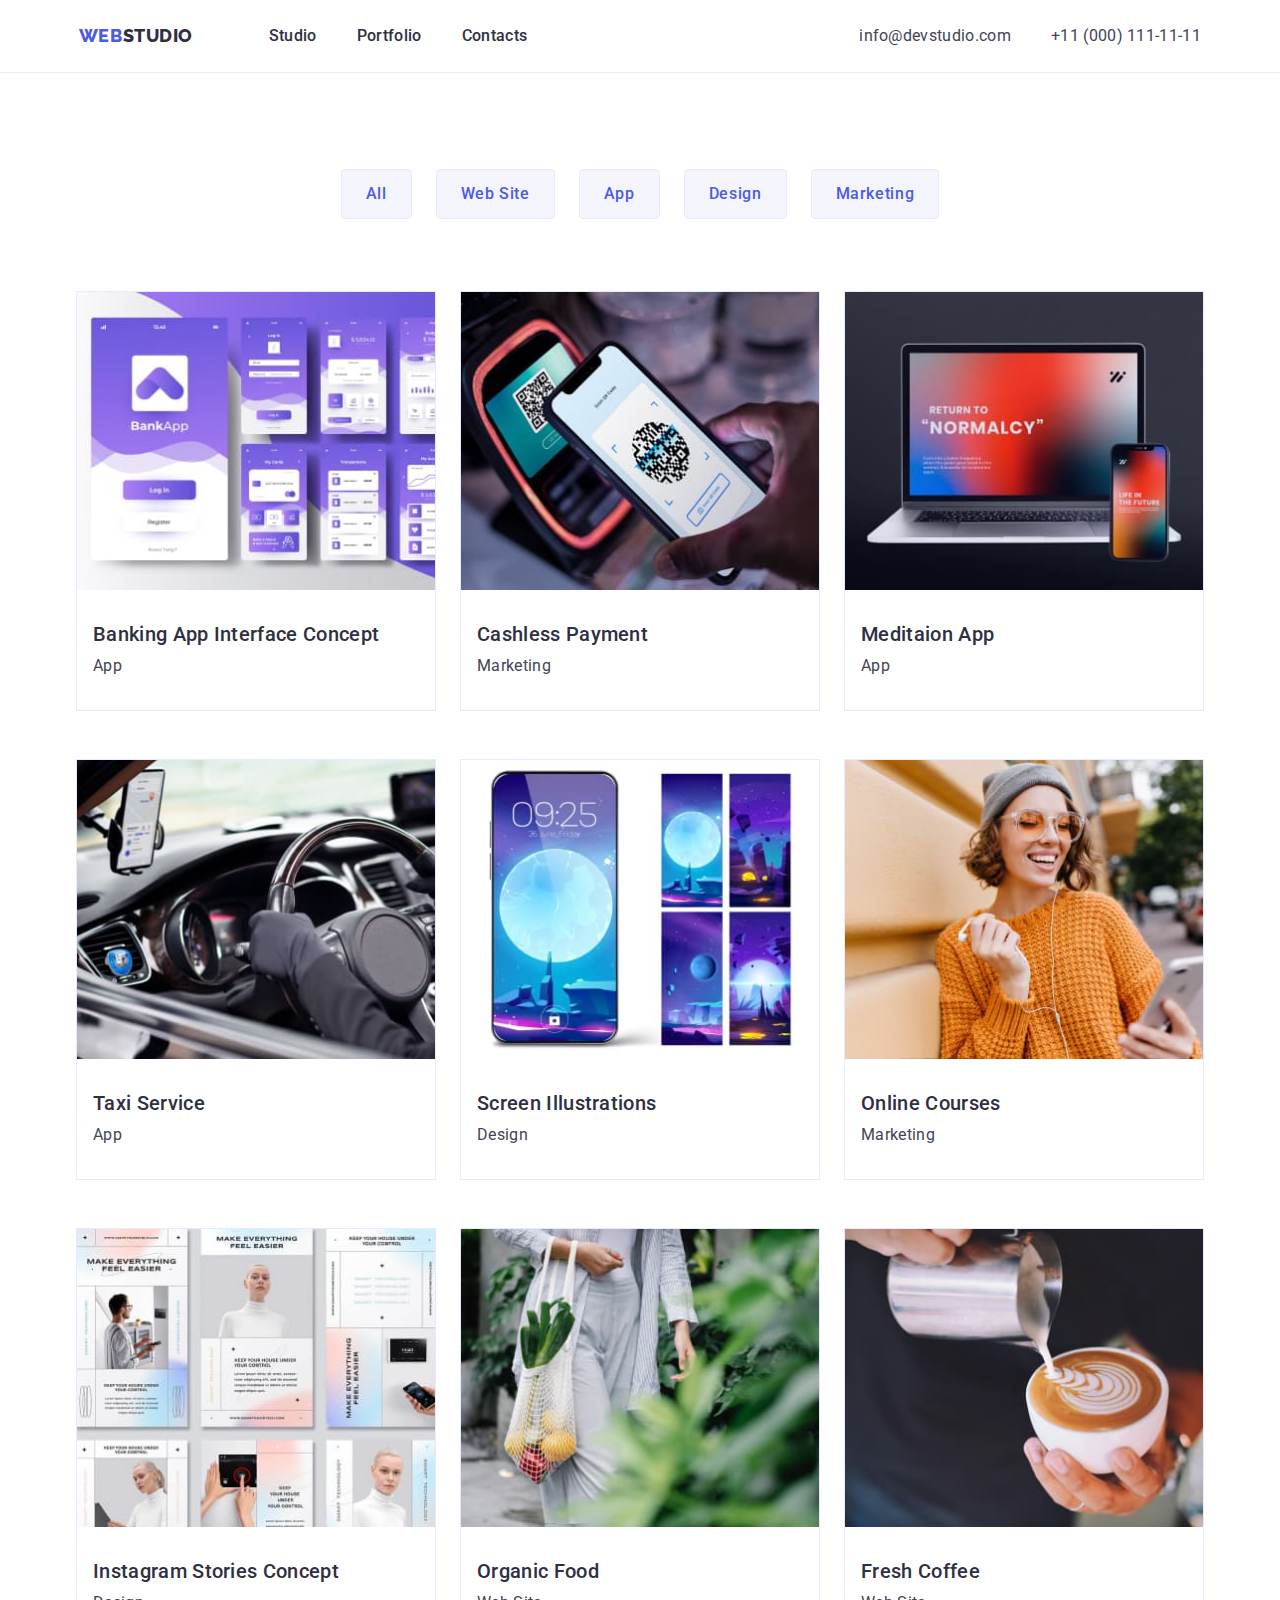
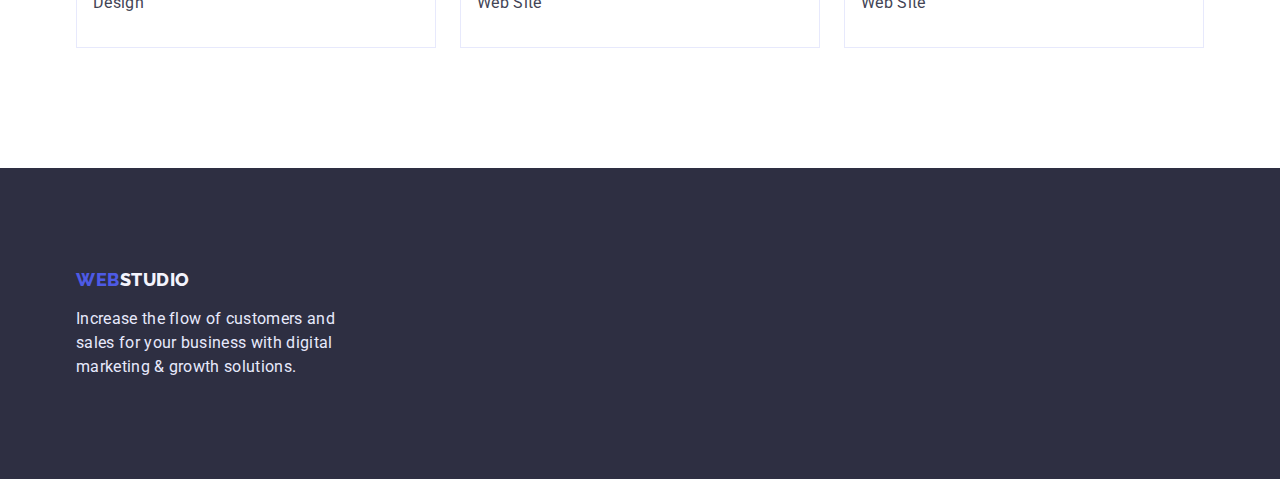
==== portfolio.html @ 19fcb3e9 "1" ====
<!DOCTYPE html>
<html lang="en">
<head>
    <meta charset="UTF-8">
    <meta http-equiv="X-UA-Compatible" content="IE=edge">
    <meta name="viewport" content="width=device-width, initial-scale=1.0">
    <title>Document</title>
    <link rel="preconnect" href="https://fonts.googleapis.com">
    <link rel="preconnect" href="https://fonts.gstatic.com" crossorigin>
    <link href="https://fonts.googleapis.com/css2?family=Raleway:wght@800&family=Roboto:wght@400;500;700&display=swap"
        rel="stylesheet">
    <link rel="stylesheet" href="https://cdnjs.cloudflare.com/ajax/libs/modern-normalize/1.0.0/modern-normalize.min.css">        
    <link rel="stylesheet" href="./css/styles.css">
</head>

<body>
    <header class="header">
        <div class="container header-row">
            <nav class="nav-row">
                <a class="logo" href="./index.html">WEB<span class="black">STUDIO</span></a>
                <ul class="navig-row">
                    <li class="navig-offset"><a class="navig" href="./index.html">Studio</a></li>
                    <li class="navig-offset"><a class="navig" href="./portfolio.html">Portfolio</a></li>
                    <li class="navig-offset"><a class="navig" href="">Contacts</a></li>
                </ul>
            </nav>
            <address>
                <ul class="contakts-row">

                    <li class="contacts-offset">
                        <a class="contakts" href="mailto:info@devstudio.com">info@devstudio.com</a>
                    </li>

                    <li class="contacts-offset">
                        <a class="contakts" href="tel:+110001111111">+11 (000) 111-11-11</a>
                    </li>

                </ul>
            </address>
        </div>
    </header>

    <main>
        <section>
            <h1 class="title-h1 invisible">Portfolio</h1>
            <div class="container button-filter">
                <h2 class="title-h2 invisible">Filter</h2>
                <ul class="button-filter-row">
                    <li class="offset">
                        <button type="button" class="button">All</button>
                    </li>
                    <li class="offset">
                        <button type="button" class="button offset">Web Site</button>
                    </li>
                    <li class="offset">
                        <button type="button" class="button offset">App</button>
                    </li>
                    <li class="offset">
                        <button type="button" class="button offset">Design</button>
                    </li>
                    <li class="offset">
                        <button type="button" class="button">Marketing</button>
                    </li>
                </ul>
            </div>
        </section>

        <section>
            <div class="container">
                <h2 class="title-h2 invisible">Our works</h2>
                <ul class="filter-row">
                    <li class="filter-cards">
                        <a class="unline" href="">
                            <img src="./images/41.jpg" alt="banking_app" width="360">
                            <div class="filter-cards-text">
                                <h3 class="filter-cards-content">Banking App Interface Concept</h3>
                                <p class="filter">App</p>
                            </div>
                        </a>
                    </li>

                    <li class="filter-cards">
                        <a class="unline" href="">
                            <img src="./images/42.jpg" alt="cashless_payment" width="360">
                            <div class="filter-cards-text">
                                <h3 class="filter-cards-content">Cashless Payment</h3>
                                <p class="filter">Marketing</p>
                            </div>
                        </a>
                    </li>

                    <li class="filter-cards">
                        <a class="unline" href="">
                            <img src="./images/43.jpg" alt="meditaion_app" width="360">
                            <div class="filter-cards-text">
                                <h3 class="filter-cards-content">Meditaion App</h3>
                                <p class="filter">App</p>
                            </div>
                        </a>
                    </li>

                    <li class="filter-cards">
                        <a class="unline" href="">
                            <img src="./images/44.jpg" alt="taxi_service" width="360">
                            <div class="filter-cards-text">
                                <h3 class="filter-cards-content">Taxi Service</h3>
                                <p class="filter">App</p>
                            </div>
                        </a>
                    </li>

                    <li class="filter-cards">
                        <a class="unline" href="">
                            <img src="./images/45.jpg" alt="screen_illustrations" width="360">
                            <div class="filter-cards-text">
                                <h3 class="filter-cards-content">Screen Illustrations</h3>
                                <p class="filter">Design</p>
                            </div>
                        </a>
                    </li>

                    <li class="filter-cards">
                        <a class="unline" href="">
                            <img src="./images/46.jpg" alt="online_courses" width="360">
                            <div class="filter-cards-text">
                                <h3 class="filter-cards-content">Online Courses</h3>
                                <p class="filter">Marketing</p>
                            </div>
                        </a>
                    </li>

                    <li class="filter-cards">
                        <a class="unline" href="">
                            <img src="./images/47.jpg" alt="instagram _stories" width="360">
                            <div class="filter-cards-text">
                                <h3 class="filter-cards-content">Instagram Stories Concept</h3>
                                <p class="filter">Design</p>
                            </div>
                        </a>
                    </li>

                    <li class="filter-cards">
                        <a class="unline" href="">
                            <img src="./images/48.jpg" alt="organic_food" width="360">
                            <div class="filter-cards-text">
                               <h3 class="filter-cards-content">Organic Food</h3>
                                <p class="filter">Web Site</p>
                            </div>
                        </a>
                    </li>

                    <li class="filter-cards">
                        <a class="unline" href="">
                            <img src="./images/49.jpg" alt="fresh_coffee" width="360">
                            <div class="filter-cards-text">
                                <h3 class="filter-cards-content">Fresh Coffee</h3>
                                <p class="filter">Web Site</p>
                            </div>
                        </a>
                    </li>
                </ul> 
            </div>       
        </section>
    </main>

    <footer class="footer">
        <div class="container">
            <div class="footer-block-logo">
                <a class="logo" href="./index.html">WEB<span class="wight">STUDIO</span></a>
                <p class="footer-text">Increase the flow of customers and sales for your business with digital marketing &
                    growth solutions.</p>
            </div>
        </div>
    </footer>
</body>
</html>
---- css/styles.css ----
*,
*::before,
*::after {
    box-sizing: border-box;
}

body {
    margin: 0;
    font-family: 'Roboto', sans-serif;
    color: #2E2F42;
    text-decoration: none;
    letter-spacing: 0.02em;
}

ul {
    margin: 0;
    padding: 0;
    list-style: none;
}

a {
    text-decoration: none;
}

h1, h2, h3, p {
    margin: 0;
}

img {
    display: block;
    max-width: 100%;
    height: auto;
}

:root {
    --basic-black: #2E2F42;
    --wight: #F4F4FD;
    --blue: #4D5AE5;
    --ocean: #404BBF;
    --wight-button: #FFFFFF;
    --gray: #434455;
    --wight-footer-text: #E7E9FC;
}

.container {
    margin-right: auto;
    margin-left: auto;
    width: 1158px;
    padding-left: 15px;
    padding-right: 15px;
}

.black {
    color: var(--basic-black);
}

.wight {
    color: var(--wight);
}

.logo {
    /* margin-right: 76px; */
    color: var(--blue);
    font-family: 'Raleway', sans-serif;
    font-weight: 800;
    font-size: 18px;
    line-height: 1.3;
    letter-spacing: 0.03em;
}

.navig-row, 
.contakts-row,
.nav-row, 
.header-row  {
    display: flex;
}

.header-row {
    justify-content: center;
    margin-right: auto;
    margin-left: auto;
    padding:  24px 0;
}

.header {
    border-bottom-width: 1px;
    border-bottom-style: solid;
    border-bottom-color: var(--wight-footer-text);
}

.navig-row {
    margin-left: 76px;
}

.navig {
    color: var(--basic-black);
    font-weight: 500;
    font-size: 16px;
    line-height: 1.5;
}

.navig-offset {
    margin-right: 40px;
}

.navig-offset:last-child {
    margin-right: 332px;
}
.contacts-offset {
    margin-right: 40px;
}

.contacts-offset:last-child {
    margin-right: 0px;
}

.navig:hover,
.navig:focus {
    color: var(--ocean);
    font-weight: 500;
    font-size: 16px;
    line-height: 1.5;
}

.contakts {
    color: var(--gray);
    font-style: normal;
    font-weight: 400;
    font-size: 16px;
    line-height: 1.5;
    letter-spacing: 0.02em;
}

.contakts:hover,
.contakts:focus {
    color: var(--ocean);
}

.section-order {
    padding: 188px 0;
    background: var(--basic-black);
}

.title-h1 {
    text-align: center;
    text-decoration: none;
    color: var(--wight-button);
    font-weight: 700;
    font-size: 56px;
    line-height: 1.07;
}


.button-order {
    margin: 0 auto;
    display: block;
    margin-top: 48px;
    padding: 16px 32px;
    color: var(--wight-button);
    background-color: var(--blue);
    font-weight: 500;
    font-size: 16px;
    line-height: 1.5;
    letter-spacing: 0.04em;
    cursor: pointer;
    border-color: var(--blue);
    border-radius: 4px;
}

.button-order:hover,
.betton-order:focus {
    color: var(--wight-button);    
    background-color: var(--ocean);
    font-weight: 500;
    font-size: 16px;
    line-height: 1.5;
}

.our-advantages {
    padding-top: 120px;
    padding-bottom: 120px; 
}

.our-advantages-row {
    justify-content: center;     
    display: flex;
}

.our-advantages-offset {
    margin-right: 24px;
}

.our-advantages-offset:last-child {
    margin-right: 0px;
}

.title-h2 {
    text-decoration: none;
    font-weight: 700;
    font-size: 36px;
    line-height: 1.1;
    letter-spacing: 0.02em;
    text-align: center;
    text-transform: capitalize;           
}

.invisible {
    position: absolute;
    width: 1px;
    height: 1px;
    margin: -1px;
    border: 0;
    padding: 0;

    white-space: nowrap;
    clip-path: inset(100%);
    clip: rect(0 0 0 0);
    overflow: hidden;
    /* display: none; */
    /* visibility: hidden; */
}

.doing-row {
    display: flex;
    justify-content: center;
    margin-top: 72px;
    margin-bottom: 120px;
}

.doing-offset {
    margin-right: 24px;
}

.doing-offset:last-child {
    margin-right: 0px;
}

.title-h3 {
    color: var(--basic-black);
    font-weight: 500;
    font-size: 20px;
    line-height: 1.2; 
}

.text {
    margin-top: 8px;
    width: 264px;
    color: var(--gray);
    font-size: 16px;
    line-height: 1.5;
    font-weight: 400;
    letter-spacing: 0.02em;
}

.our-team-section {
        background-color: var(--wight);
}

.our-team {
    padding-top: 120px;
    padding-bottom: 120px;
}

.our-team-row {
    display: flex;
    justify-content: center;
    margin-top: 72px;   
}

.our-team-cards {
    margin-right: 24px;    
    border-radius: 0px 0px 4px 4px;    
    background: var(--wight-button);
    box-shadow: 0px 1px 6px rgba(46, 47, 66, 0.08), 0px 1px 1px rgba(46, 47, 66, 0.16), 0px 2px 1px rgba(46, 47, 66, 0.08); 
}

.our-team-cards:last-child {
    margin-right: 0px;
}

.our-team-text {
    padding: 32px 0px;
}
.our-team-name {
    text-align: center;
    color: var(--basic-black);
    font-weight: 500;
    font-size: 20px;
    line-height: 1.2;
}

.profession {
    color: var(--gray);
    font-weight: 400;
    font-size: 16px;
    line-height: 1.5;
    text-align: center;
    letter-spacing: 0.02em;
    margin-top: 8px;
}


.footer {
    background-color: var(--basic-black);
}

.footer-block-logo {
    padding-top: 100px;
    padding-bottom: 100px;  
}

.footer-text {
    width: 264px;
    margin-top: 16px;
    color: var(--wight-footer-text);
    font-weight: 400;
    font-size: 16px;
    line-height: 1.5;
    letter-spacing: 0.02em;
}

.title {
    color: var(--basic-black);
    font-weight: 500;
    font-size: 20px;
    line-height: 1.2;
}

.unline {
   text-decoration: none;
}

.button-filter {
    display: flex;
    justify-content: center;
    margin-top: 96px;
    margin-bottom: 72px;
}

.button-filter-row {
    display: flex;
}

.button {
    padding: 12px 24px; 
    color: var(--blue); 
    background-color: var(--wight);  
    font-weight: 500;
    font-size: 16px;
    line-height: 1.5;
    letter-spacing: 0.04em;
    cursor: pointer;
    border: 1px solid var(--wight-footer-text);
    border-radius: 4px;
}

.offset {
    margin-right: 24px;
}

.offset:last-child {
    margin-right: 0px;
}

.button:hover,
.button:focus {
    color: var(--wight-button);    
    background-color: var(--blue);
    font-weight: 500;
    font-size: 16px;
    line-height: 1.5;
}

.filter-row {
    display: flex;
    flex-wrap: wrap;
    justify-content: center;
    margin-right: auto;
    margin-left: auto;
    margin-bottom: 120px;
}

.filter-cards {
    margin-right: 24px;
    margin-bottom: 48px;
    width: 360px;
    /* background: var(--wight-button); */
    border: 1px solid var(--wight-footer-text);
}

.filter-cards:nth-last-child(-n + 3) {
    margin-bottom: 0px;
}

.filter-cards:nth-child(3n) {
    margin-right: 0px;
    /* background-color: orange; */
}

.filter-cards-text {
    padding-top: 32px;
    padding-bottom: 32px;
    padding-left: 16px;
}

.filter-cards-content {
    color: var(--basic-black);
    font-weight: 500;
    font-size: 20px;
    line-height: 1.2;
}

.filter {
    margin-top: 8px;
    color: var(--gray);
    font-size: 16px;
    line-height: 1.5;
    letter-spacing: 0.02em;
}
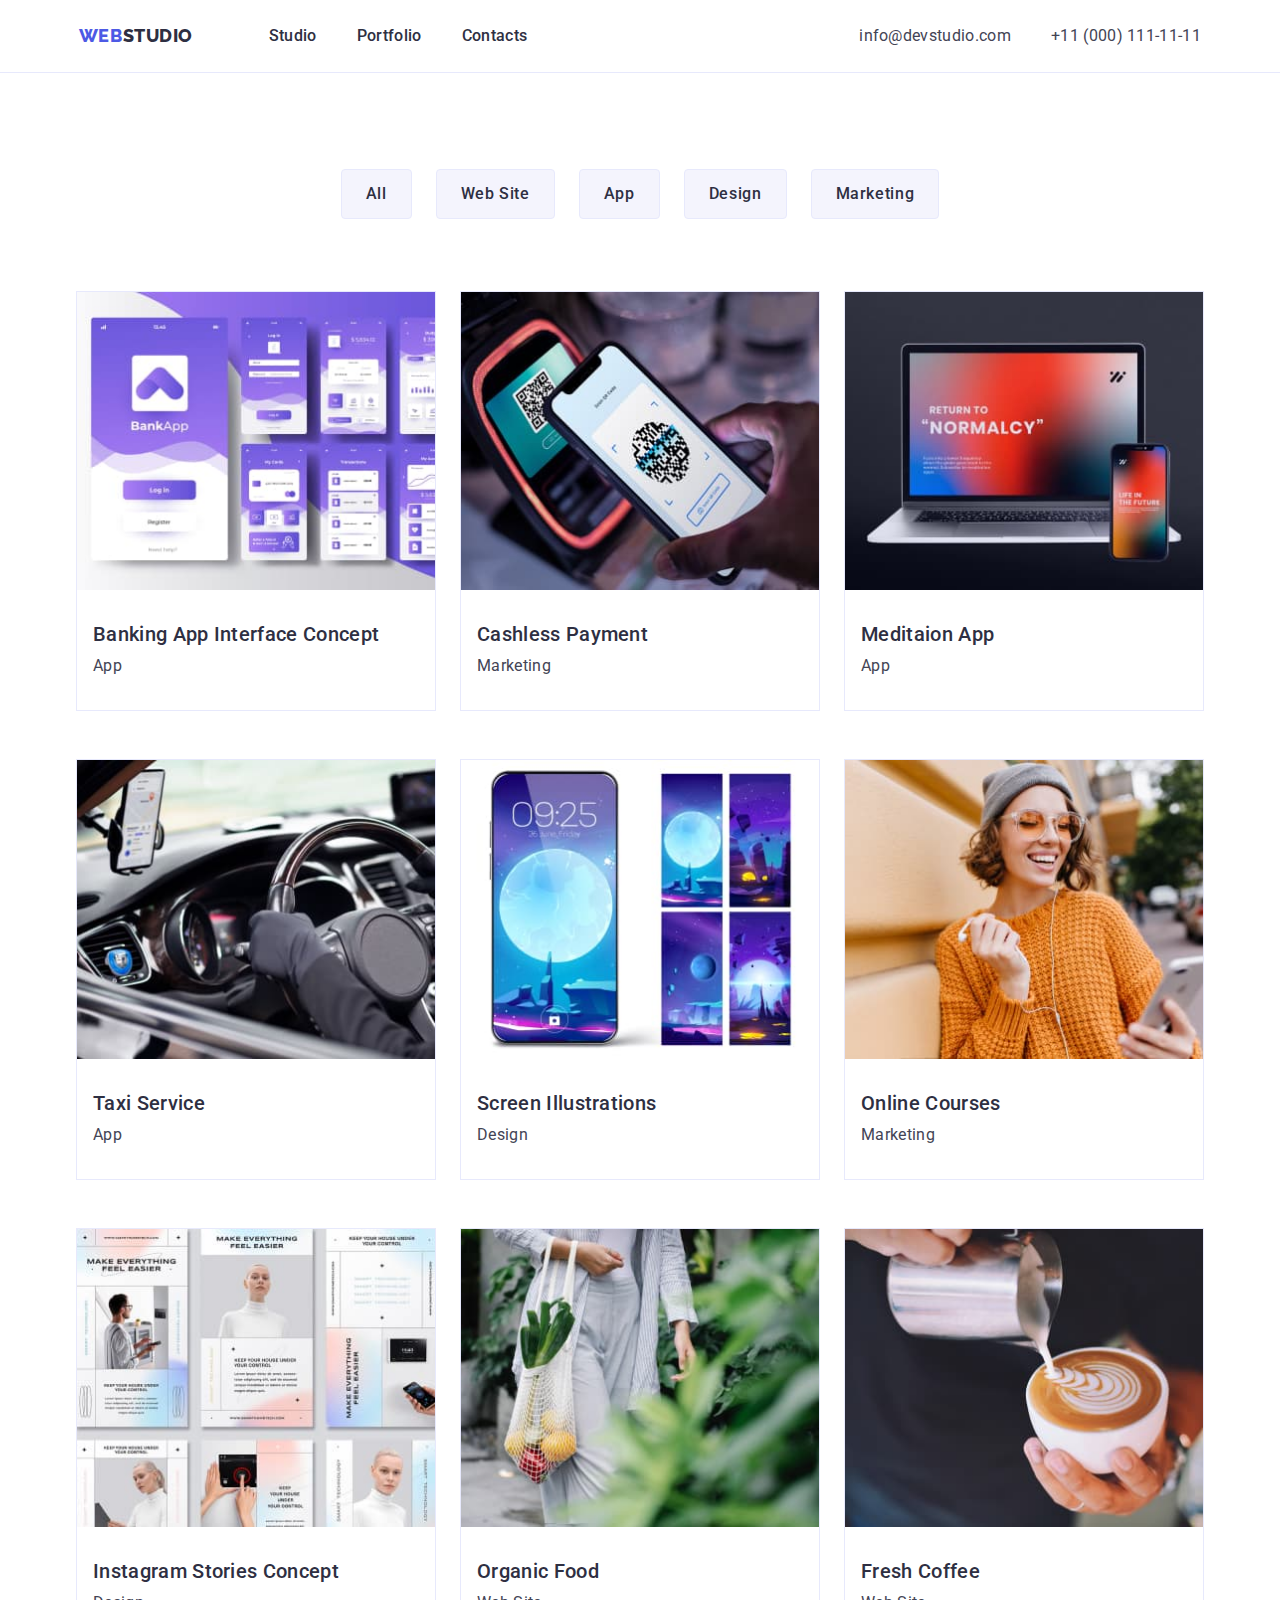
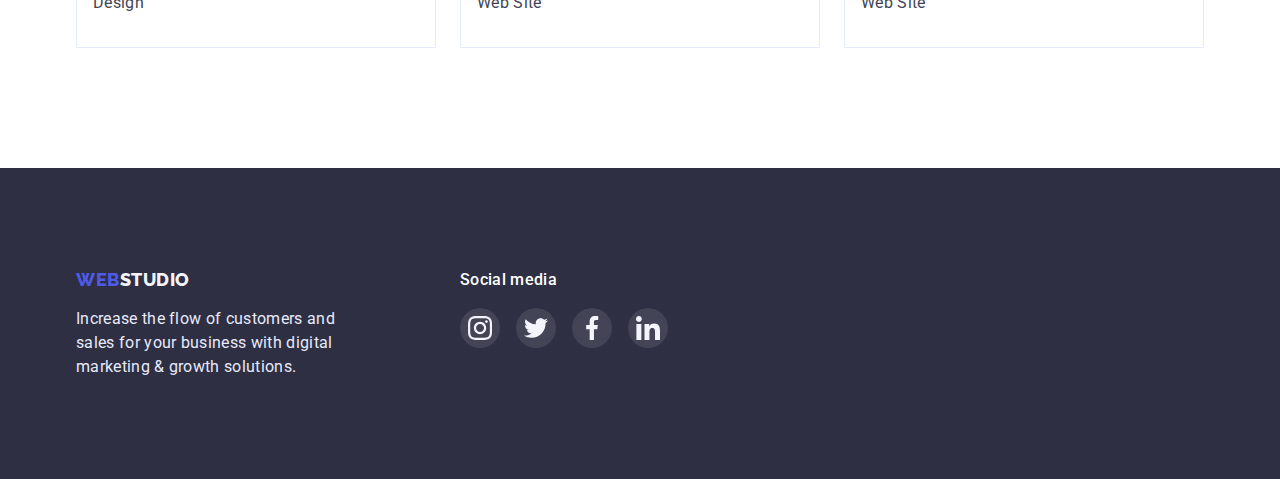
==== commit 869d36ef: "5" ====
--- a/portfolio.html
+++ b/portfolio.html
@@ -164,12 +164,47 @@
     </main>
 
     <footer class="footer">
-        <div class="container">
+        <div class="container footer-row">
             <div class="footer-block-logo">
                 <a class="logo" href="./index.html">WEB<span class="wight">STUDIO</span></a>
                 <p class="footer-text">Increase the flow of customers and sales for your business with digital marketing &
                     growth solutions.</p>
             </div>
+    
+            <div class="footer-block-media">
+                <h4 class="footer-media-text">Social media</h4>
+                <ul class="footer-media-sigh-row">
+                    <li class="footer-media-sigh">
+                        <a href="">
+                            <svg class="footer-media-icon" width="24" height="24">
+                                <use href="./images/icons.svg#icon-instagram-2"></use>
+                            </svg>
+                        </a>
+                    </li>
+                    <li class="footer-media-sigh">
+                        <a href="">
+                            <svg class="footer-media-icon" width="24" height="24">
+                                <use href="./images/icons.svg#icon-twitter-1"></use>
+                            </svg>
+                        </a>
+                    </li>
+                    <li class="footer-media-sigh">
+                        <a href="">
+                            <svg class="footer-media-icon" width="24" height="24">
+                                <use href="./images/icons.svg#icon-facebook-1"></use>
+                            </svg>
+                        </a>
+                    </li>
+                    <li class="footer-media-sigh">
+                        <a href="">
+                            <svg class="footer-media-icon" width="24" height="24">
+                                <use href="./images/icons.svg#icon-linkedin-1"></use>
+                            </svg>
+                        </a>
+                    </li>
+                </ul>
+    
+            </div>
         </div>
     </footer>
 </body>
--- a/css/styles.css
+++ b/css/styles.css
@@ -35,11 +35,14 @@
 :root {
     --basic-black: #2E2F42;
     --wight: #F4F4FD;
-    --blue: #4D5AE5;
+    --iris: #4D5AE5;
     --ocean: #404BBF;
     --wight-button: #FFFFFF;
     --gray: #434455;
     --wight-footer-text: #E7E9FC;
+    --gray-icon: #AFB1B8;
+    --gray-border-icon: #8E8F99;
+    --green: #31D0AA;
 }
 
 .container {
@@ -60,7 +63,7 @@
 
 .logo {
     /* margin-right: 76px; */
-    color: var(--blue);
+    color: var(--iris);
     font-family: 'Raleway', sans-serif;
     font-weight: 800;
     font-size: 18px;
@@ -137,8 +140,21 @@
 }
 
 .section-order {
+    height: 600px;
+    max-width: 1440px;
+    margin-left: auto;
+    margin-right: auto;
     padding: 188px 0;
-    background: var(--basic-black);
+    background-image: linear-gradient(
+        to bottom,
+        rgba(46, 47, 66, 0.7),
+        rgba(46, 47, 66, 0.7)),
+        url(../images/11.jpg);
+    background-size: cover;
+    background-repeat: no-repeat;
+    background-position: center;
+    /* background: var(--basic-black); */
+
 }
 
 .title-h1 {
@@ -157,13 +173,13 @@
     margin-top: 48px;
     padding: 16px 32px;
     color: var(--wight-button);
-    background-color: var(--blue);
+    background-color: var(--iris);
     font-weight: 500;
     font-size: 16px;
     line-height: 1.5;
     letter-spacing: 0.04em;
     cursor: pointer;
-    border-color: var(--blue);
+    border-color: var(--iris);
     border-radius: 4px;
 }
 
@@ -192,6 +208,26 @@
 
 .our-advantages-offset:last-child {
     margin-right: 0px;
+}
+
+/* .our-advantages-offset::before {
+    content: '';
+    display: block;
+    height: 112px;
+    background-color:var(--wight);
+    background-image: url(..);
+    border-radius: 4px;
+    margin-bottom: 8px;
+} */
+
+.our-advantages_icon {
+    background-color: var(--wight);
+    height: 112px;
+    width: 264px;
+    border-radius: 4px;
+    margin-bottom: 8px;
+    padding-top: 24px;
+    padding-bottom: 24px;
 }
 
 .title-h2 {
@@ -253,7 +289,7 @@
 }
 
 .our-team-section {
-        background-color: var(--wight);
+    background-color: var(--wight);
 }
 
 .our-team {
@@ -299,14 +335,91 @@
     margin-top: 8px;
 }
 
+.our-team-soc-net-row {
+    display: flex;
+    margin-top: 8px;
+    padding-left: 16px;
+}
+
+.our-team-soc-net {   
+    width: 40px;
+    height: 40px;
+    border-radius: 50%;
+    background-color: var(--iris);
+    margin-right: 24px;
+}
+
+.our-team-soc-net:hover,
+.our-team-soc-net:focus {
+    cursor: pointer;
+    background-color: var(--ocean);
+}
+
+.our-team-soc-net:last-child {
+    margin-right: 0px;
+}
+
+.our-team-soc-net-icon {
+    display: table-cell;
+    fill: var(--wight);
+    width: 16px;
+    height: 16px;
+    /* justify-content: center; */
+    margin-right: auto;
+    margin-left: auto;
+    margin-top: 12px;
+}
+
+.customers {
+    padding-top: 130px;
+    padding-bottom: 120px;
+}
+
+.customers-row {
+    display: flex;
+    margin-top: 72px;
+}
+
+.customers-company {
+    border: 1px solid var(--gray-border-icon);
+    border-radius: 4px;
+    height: 88px;
+    width: 168px;
+    padding: 16px 32px;
+    margin-right: 24px;
+}
+
+.customers-company:last-child {
+    margin-right: 0px;
+}
+
+.customers-company:hover,
+.customers-company:focus,
+.customers-company svg:hover,
+.customers-company svg:focus {
+    cursor: pointer;
+    border-color: var(--ocean);
+    fill: var(--ocean);
+}
+
+.customers-icon {
+    fill: var(--gray-icon);
+    height: 56px;
+    width: 104px;
+}
 
 .footer {
     background-color: var(--basic-black);
 }
 
+.footer-row {
+    display: flex;
+}
+
 .footer-block-logo {
     padding-top: 100px;
-    padding-bottom: 100px;  
+    padding-bottom: 100px; 
+    margin-right: 120px; 
 }
 
 .footer-text {
@@ -318,6 +431,52 @@
     line-height: 1.5;
     letter-spacing: 0.02em;
 }
+
+.footer-block-media {
+    padding-top: 100px;
+    /* padding-bottom: 100px; */
+    /* background-color: aqua; */
+}
+
+.footer-media-text {
+    margin-top: 0;
+    margin-bottom: 16px;    
+    font-weight: 500;
+    font-size: 16px;
+    line-height: 1.5;
+    letter-spacing: 0.02em;
+    color: var(--wight-button);
+}
+
+.footer-media-sigh-row {
+    display: flex;
+}
+
+.footer-media-sigh {
+    background-color: var(--gray);
+    width: 40px;
+    height: 40px;
+    border-radius: 50%;
+    padding-top: 8px;
+    margin-right: 16px;
+
+}
+
+.footer-media-icon {
+    display: table-cell;
+    fill: var(--wight);
+    margin-left: auto;
+    margin-right: auto;
+}
+
+.footer-media-sigh:hover,
+.footer-media-sigh:focus,
+.footer-media-icon:hover,
+.footer-media-icon:focus {
+    background-color: var(--green);
+}
+
+
 
 .title {
     color: var(--basic-black);
